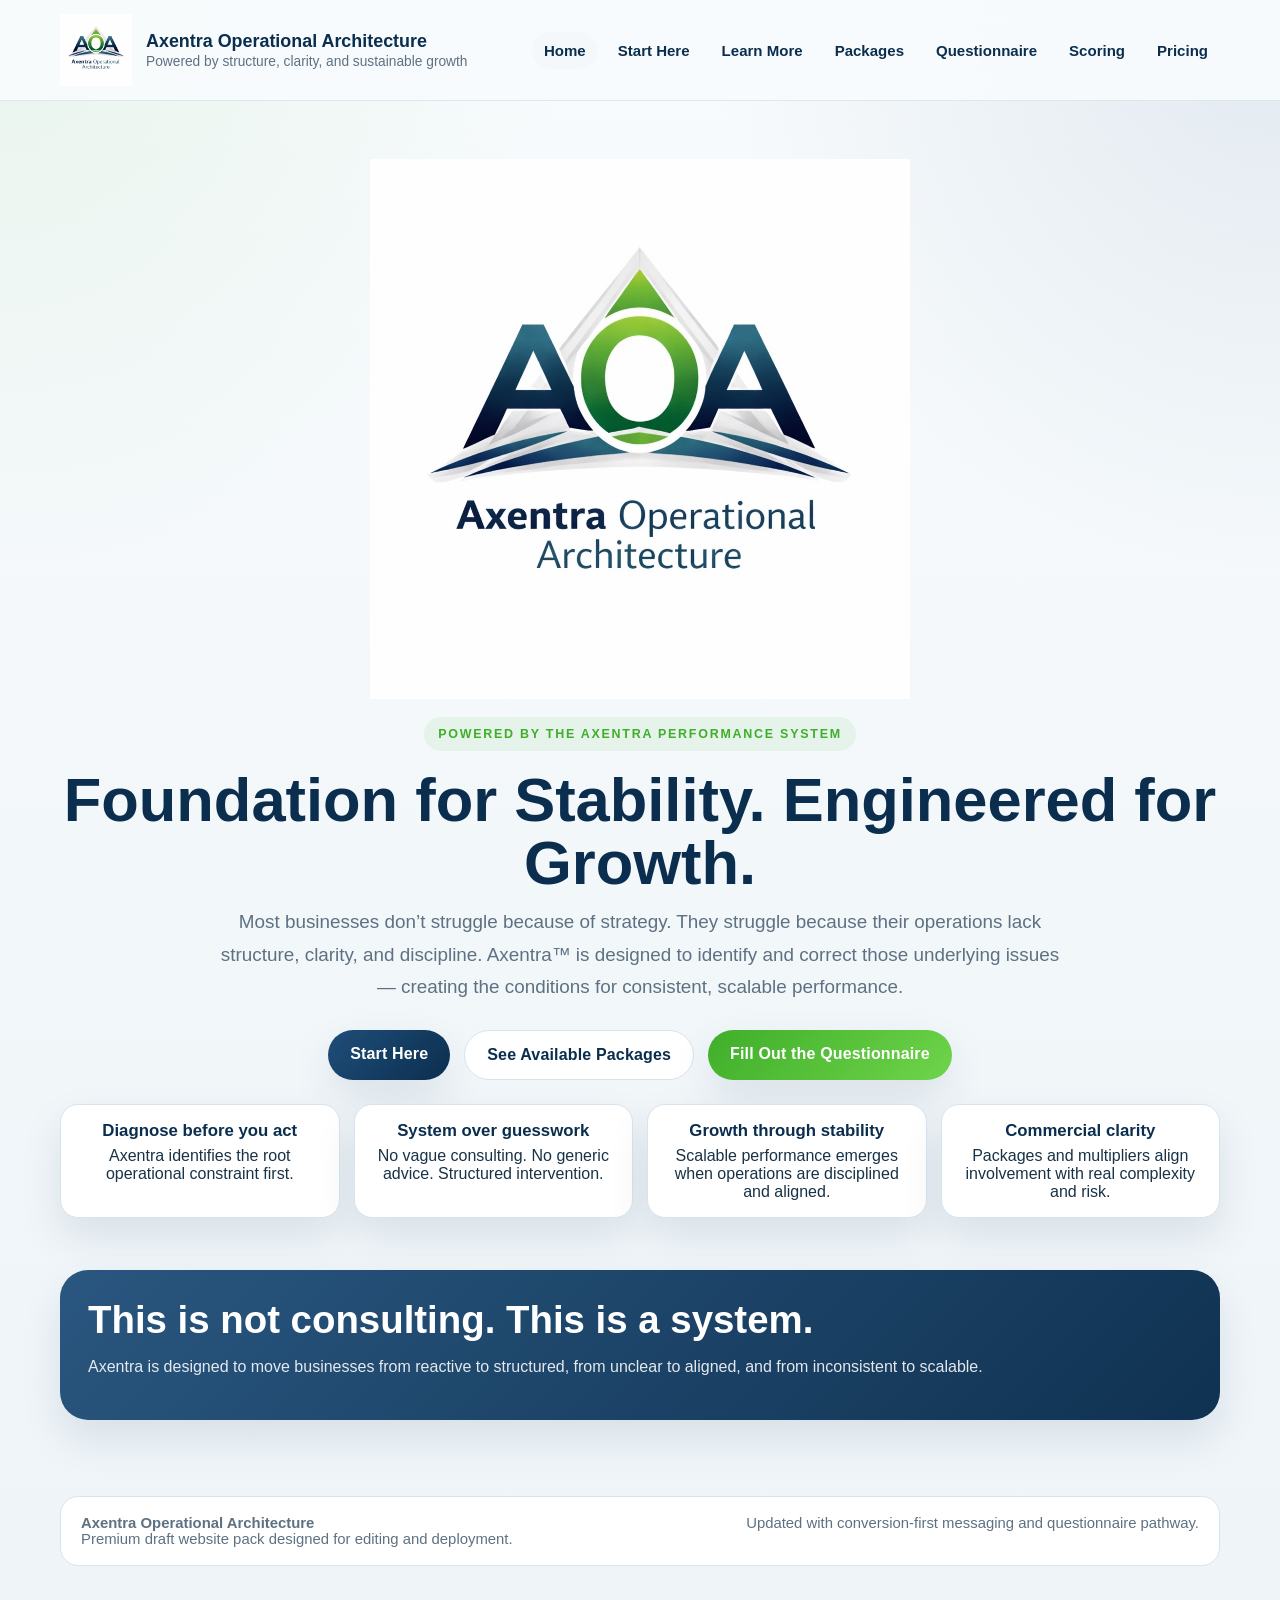
==== index.html @ ce2f90b7 "Add files via upload" ====
<!doctype html>
<html lang="en">
<head>
  <meta charset="utf-8">
  <meta name="viewport" content="width=device-width,initial-scale=1">
  <title>Home | Axentra Operational Architecture</title>
  <link rel="stylesheet" href="styles.css">
</head>
<body>
  <header class="site-header">
    <div class="container header-inner">
      <a href="index.html" class="brand">
        <img src="logo.png" alt="Axentra logo">
        <div class="brand-text">
          <div class="brand-title">Axentra Operational Architecture</div>
          <div class="brand-sub">Powered by structure, clarity, and sustainable growth</div>
        </div>
      </a>
      <nav class="nav"><a href="index.html" class="active">Home</a><a href="conversion.html" class="">Start Here</a><a href="learn-more.html" class="">Learn More</a><a href="packages.html" class="">Packages</a><a href="questionnaire.html" class="">Questionnaire</a><a href="scoring.html" class="">Scoring</a><a href="pricing.html" class="">Pricing</a></nav>
    </div>
  </header>
  
<main>
  <section class="hero container">
    <img class="hero-logo" src="logo.png" alt="Axentra logo">
    <div class="eyebrow">Powered by the Axentra Performance System</div>
    <h1>Foundation for Stability. Engineered for Growth.</h1>
    <p class="lead">Most businesses don’t struggle because of strategy. They struggle because their operations lack structure, clarity, and discipline. Axentra™ is designed to identify and correct those underlying issues — creating the conditions for consistent, scalable performance.</p>
    <div class="hero-actions">
      <a class="btn btn-primary" href="conversion.html">Start Here</a>
      <a class="btn btn-secondary" href="packages.html">See Available Packages</a>
      <a class="btn btn-accent" href="questionnaire.html">Fill Out the Questionnaire</a>
    </div>
    <div class="kicker-grid">
      <div class="kicker"><strong>Diagnose before you act</strong>Axentra identifies the root operational constraint first.</div>
      <div class="kicker"><strong>System over guesswork</strong>No vague consulting. No generic advice. Structured intervention.</div>
      <div class="kicker"><strong>Growth through stability</strong>Scalable performance emerges when operations are disciplined and aligned.</div>
      <div class="kicker"><strong>Commercial clarity</strong>Packages and multipliers align involvement with real complexity and risk.</div>
    </div>
  </section>

  <section class="section">
    <div class="container highlight-band">
      <h2>This is not consulting. This is a system.</h2>
      <p>Axentra is designed to move businesses from reactive to structured, from unclear to aligned, and from inconsistent to scalable.</p>
    </div>
  </section>
</main>

  <footer class="footer">
    <div class="container footer-box">
      <div><strong>Axentra Operational Architecture</strong><br>Premium draft website pack designed for editing and deployment.</div>
      <div>Updated with conversion-first messaging and questionnaire pathway.</div>
    </div>
  </footer>
  <script src="script.js"></script>
</body>
</html>
---- styles.css ----
:root{
  --navy:#0B2E4E;
  --blue:#1F4E79;
  --green:#3FAE2A;
  --light-green:#6FD44A;
  --orange:#F59E0B;
  --teal:#14B8A6;
  --red:#EF4444;
  --soft:#F4F8FB;
  --line:#D8E3EC;
  --text:#183246;
  --muted:#5E7182;
  --white:#FFFFFF;
  --shadow:0 18px 40px rgba(11,46,78,.10);
  --radius:22px;
  --max:1160px;
}
*{box-sizing:border-box}
html{scroll-behavior:smooth}
body{
  margin:0;
  font-family:Arial,Helvetica,sans-serif;
  color:var(--text);
  background:
    radial-gradient(circle at top left, rgba(63,174,42,.08), transparent 28%),
    radial-gradient(circle at top right, rgba(31,78,121,.10), transparent 28%),
    linear-gradient(180deg,#f8fbfd 0%, #eef4f8 100%);
}
a{color:var(--blue);text-decoration:none}
a:hover{text-decoration:underline}
img{display:block;max-width:100%}
.container{width:min(var(--max), calc(100% - 34px));margin:0 auto}
.site-header{
  position:sticky;top:0;z-index:50;
  background:rgba(248,251,253,.93);
  backdrop-filter:blur(12px);
  border-bottom:1px solid rgba(216,227,236,.85);
}
.header-inner{
  display:flex;align-items:center;justify-content:space-between;
  gap:20px;padding:14px 0;
}
.brand{display:flex;align-items:center;gap:14px;min-width:0}
.brand img{width:72px;height:auto}
.brand-text{min-width:0}
.brand-title{font-size:1.12rem;font-weight:800;color:var(--navy)}
.brand-sub{font-size:.86rem;color:var(--muted);margin-top:2px}
.nav{display:flex;flex-wrap:wrap;gap:8px}
.nav a{
  padding:10px 12px;border-radius:999px;
  color:var(--navy);font-weight:700;font-size:.94rem
}
.nav a.active,.nav a:hover{background:var(--soft);text-decoration:none}

.hero{
  padding:58px 0 26px;
  text-align:center;
}
.hero-logo{width:min(540px,88vw);margin:0 auto 18px}
.eyebrow{
  display:inline-block;padding:10px 14px;border-radius:999px;
  text-transform:uppercase;letter-spacing:.14em;font-size:.78rem;font-weight:800;
  color:var(--green);background:rgba(63,174,42,.08)
}
h1{
  margin:18px 0 12px;
  font-size:clamp(2.2rem,4.8vw,4.2rem);
  line-height:1.02;color:var(--navy)
}
.lead,.page-lead{
  max-width:860px;margin:0 auto;
  font-size:clamp(1.02rem,1.9vw,1.18rem);line-height:1.72;color:var(--muted)
}
.hero-actions{
  display:flex;justify-content:center;flex-wrap:wrap;gap:14px;margin-top:26px
}
.btn{
  display:inline-block;padding:15px 22px;border-radius:999px;
  font-weight:800;transition:.18s ease;letter-spacing:.01em
}
.btn:hover{transform:translateY(-1px);text-decoration:none}
.btn-primary{background:linear-gradient(135deg,var(--blue),var(--navy));color:#fff;box-shadow:var(--shadow)}
.btn-accent{background:linear-gradient(135deg,var(--green),var(--light-green));color:#fff;box-shadow:var(--shadow)}
.btn-secondary{background:#fff;color:var(--navy);border:1px solid var(--line)}

.section{padding:26px 0 50px}
.section h2,.page-title{
  margin:0 0 10px;color:var(--navy);font-size:clamp(1.7rem,3vw,2.5rem)
}
.section-intro{margin:0 0 22px;color:var(--muted);line-height:1.7}
.page-hero{padding:42px 0 10px}
.page-header-logo{width:180px;margin-bottom:16px}
.badge{
  display:inline-block;padding:7px 11px;border-radius:999px;
  background:rgba(31,78,121,.09);color:var(--blue);
  font-size:.8rem;font-weight:800;letter-spacing:.03em
}
.grid-3,.grid-2,.cards{display:grid;gap:20px}
.grid-3,.cards{grid-template-columns:repeat(3,minmax(0,1fr))}
.grid-2{grid-template-columns:repeat(2,minmax(0,1fr))}
.card{
  background:#fff;border:1px solid var(--line);border-radius:var(--radius);
  padding:22px;box-shadow:var(--shadow)
}
.card h3{margin:0 0 10px;color:var(--navy)}
.card p{margin:0;color:var(--muted);line-height:1.68}
.card ul{margin:0;padding-left:18px;line-height:1.68}
.highlight-band{
  background:linear-gradient(135deg, rgba(31,78,121,.95), rgba(11,46,78,.98));
  color:#fff;border-radius:28px;padding:28px;box-shadow:var(--shadow)
}
.highlight-band h2{color:#fff}
.highlight-band p{color:rgba(255,255,255,.88)}
.package-card .sub{margin:.15rem 0 1rem;color:var(--muted)}
.note{margin-top:14px;font-size:.92rem;color:var(--muted)}
.table-wrap{
  background:#fff;border:1px solid var(--line);border-radius:var(--radius);
  overflow-x:auto;box-shadow:var(--shadow)
}
table{width:100%;border-collapse:collapse;min-width:760px}
th,td{padding:14px 16px;border-bottom:1px solid var(--line);vertical-align:top}
th{background:var(--navy);color:#fff;text-align:left}
tr:nth-child(even) td{background:#fbfdff}
.form-wrap,.score-panel{
  background:#fff;border:1px solid var(--line);border-radius:var(--radius);
  padding:24px;box-shadow:var(--shadow)
}
.score-panel{
  background:
   linear-gradient(135deg, rgba(31,78,121,.06), rgba(63,174,42,.06)),
   #fff;
}
.score-big{font-size:3rem;line-height:1;color:var(--navy);font-weight:900;margin:8px 0 10px}
.score-tier{font-size:1.16rem;font-weight:800;color:var(--green);margin-bottom:10px}
.field{margin-bottom:18px}
label{display:block;font-weight:800;margin-bottom:8px;color:var(--navy)}
.radio-group{display:grid;gap:9px}
.radio-item{
  display:flex;gap:10px;align-items:flex-start;padding:12px 14px;
  border-radius:14px;border:1px solid var(--line);background:#fcfeff
}
.radio-item input{width:auto;margin-top:2px}
.radio-item span{display:block}
.muted{color:var(--muted)}
.hr{border:0;border-top:1px solid var(--line);margin:18px 0}
.footer{padding:26px 0 40px;color:var(--muted);font-size:.93rem}
.footer-box{
  display:flex;justify-content:space-between;gap:18px;flex-wrap:wrap;
  background:#fff;border:1px solid var(--line);border-radius:18px;padding:18px 20px
}
.list-check{padding-left:18px;line-height:1.7}
.kicker-grid{display:grid;grid-template-columns:repeat(4,minmax(0,1fr));gap:14px;margin-top:24px}
.kicker{
  background:#fff;border:1px solid var(--line);border-radius:18px;padding:16px 18px;box-shadow:var(--shadow)
}
.kicker strong{display:block;color:var(--navy);font-size:1.05rem;margin-bottom:6px}
@media (max-width:980px){
  .grid-3,.cards,.grid-2,.kicker-grid{grid-template-columns:1fr}
  .header-inner{flex-direction:column;align-items:flex-start}
}
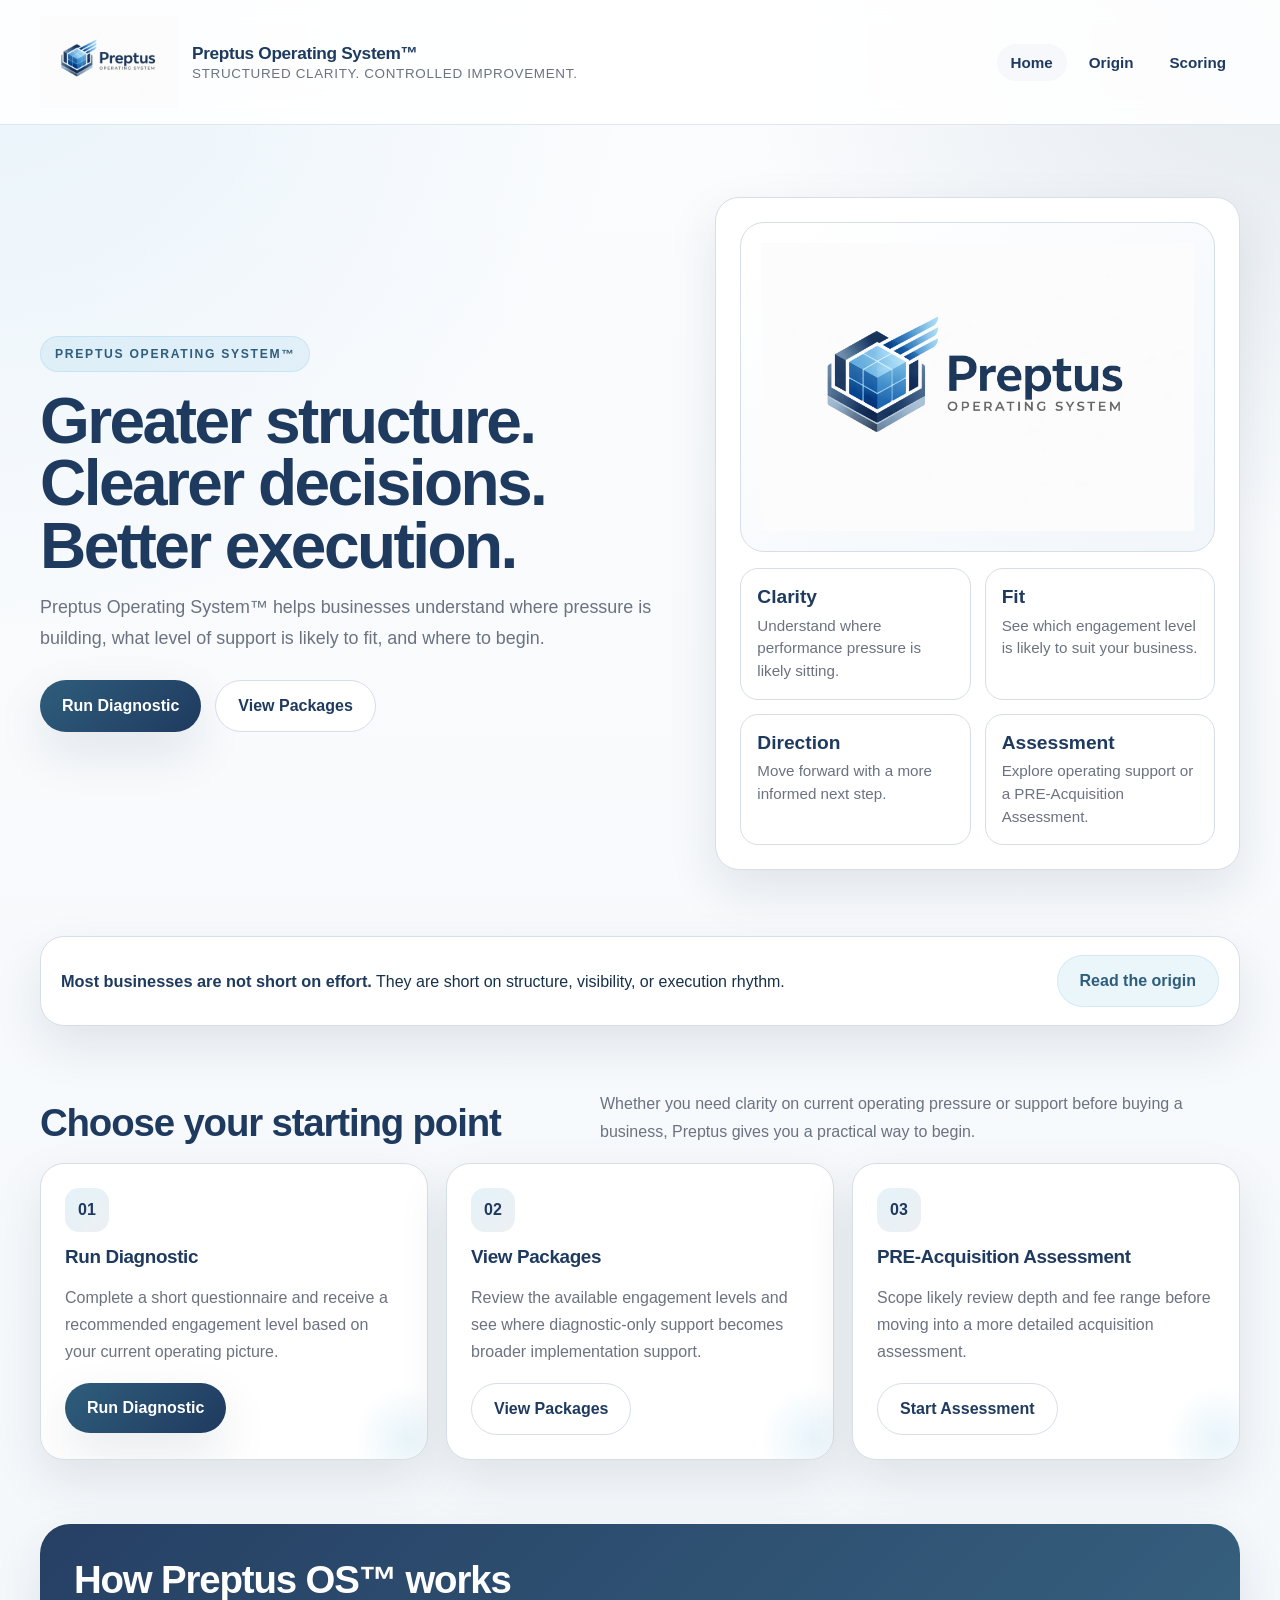
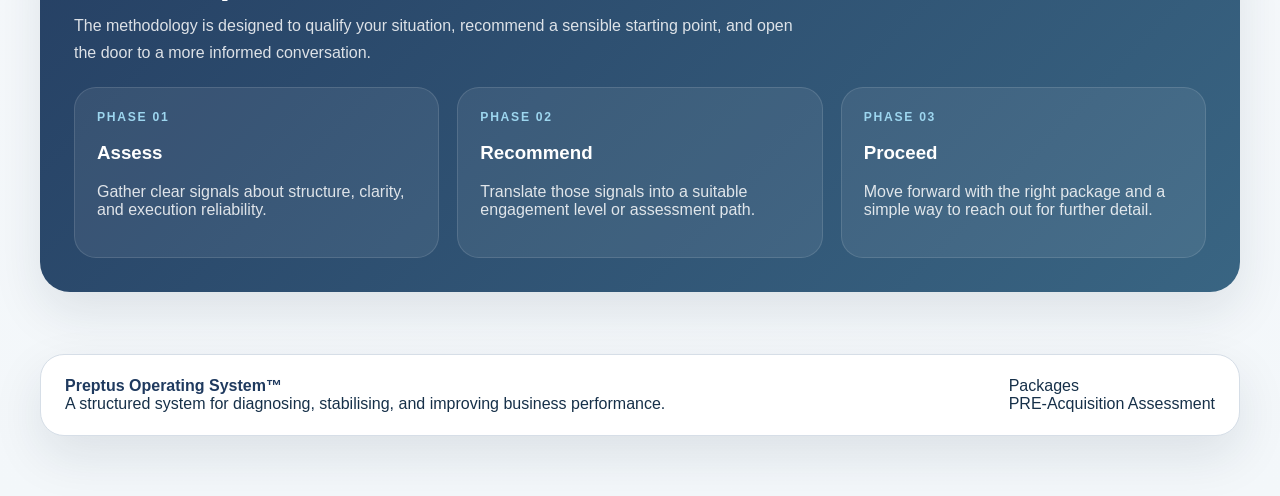
==== commit 51f9f7cd: "Add files via upload" ====
--- a/index.html
+++ b/index.html
@@ -1,58 +1,64 @@
 <!doctype html>
 <html lang="en">
 <head>
-  <meta charset="utf-8">
-  <meta name="viewport" content="width=device-width,initial-scale=1">
-  <title>Home | Axentra Operational Architecture</title>
-  <link rel="stylesheet" href="styles.css">
+  <meta charset="utf-8"><meta name="viewport" content="width=device-width,initial-scale=1">
+  <title>Preptus Operating System™</title><link rel="stylesheet" href="styles.css">
 </head>
 <body>
-  <header class="site-header">
-    <div class="container header-inner">
-      <a href="index.html" class="brand">
-        <img src="logo.png" alt="Axentra logo">
-        <div class="brand-text">
-          <div class="brand-title">Axentra Operational Architecture</div>
-          <div class="brand-sub">Powered by structure, clarity, and sustainable growth</div>
-        </div>
-      </a>
-      <nav class="nav"><a href="index.html" class="active">Home</a><a href="conversion.html" class="">Start Here</a><a href="learn-more.html" class="">Learn More</a><a href="packages.html" class="">Packages</a><a href="questionnaire.html" class="">Questionnaire</a><a href="scoring.html" class="">Scoring</a><a href="pricing.html" class="">Pricing</a></nav>
-    </div>
-  </header>
-  
+<header class="site-header">
+  <div class="container header-inner">
+    <a class="brand" href="index.html"><img src="logo.png" alt="Preptus logo"><div class="brand-lockup"><div class="brand-title">Preptus Operating System™</div><div class="brand-sub">Structured clarity. Controlled improvement.</div></div></a>
+    <nav class="nav"><a href="index.html" class="active">Home</a><a href="origin.html">Origin</a><a href="scoring.html">Scoring</a></nav>
+  </div>
+</header>
 <main>
   <section class="hero container">
-    <img class="hero-logo" src="logo.png" alt="Axentra logo">
-    <div class="eyebrow">Powered by the Axentra Performance System</div>
-    <h1>Foundation for Stability. Engineered for Growth.</h1>
-    <p class="lead">Most businesses don’t struggle because of strategy. They struggle because their operations lack structure, clarity, and discipline. Axentra™ is designed to identify and correct those underlying issues — creating the conditions for consistent, scalable performance.</p>
-    <div class="hero-actions">
-      <a class="btn btn-primary" href="conversion.html">Start Here</a>
-      <a class="btn btn-secondary" href="packages.html">See Available Packages</a>
-      <a class="btn btn-accent" href="questionnaire.html">Fill Out the Questionnaire</a>
-    </div>
-    <div class="kicker-grid">
-      <div class="kicker"><strong>Diagnose before you act</strong>Axentra identifies the root operational constraint first.</div>
-      <div class="kicker"><strong>System over guesswork</strong>No vague consulting. No generic advice. Structured intervention.</div>
-      <div class="kicker"><strong>Growth through stability</strong>Scalable performance emerges when operations are disciplined and aligned.</div>
-      <div class="kicker"><strong>Commercial clarity</strong>Packages and multipliers align involvement with real complexity and risk.</div>
+    <div class="hero-grid">
+      <div>
+        <div class="eyebrow">Preptus Operating System™</div>
+        <h1>Greater structure.<br>Clearer decisions.<br>Better execution.</h1>
+        <p class="lead">Preptus Operating System™ helps businesses understand where pressure is building, what level of support is likely to fit, and where to begin.</p>
+        <div class="hero-actions"><a class="btn btn-primary" href="diagnostic.html">Run Diagnostic</a><a class="btn btn-secondary" href="packages.html">View Packages</a></div>
+      </div>
+      <aside class="hero-panel">
+        <div class="hero-logo-card"><img src="logo.png" alt="Preptus logo"></div>
+        <div class="metrics">
+          <div class="metric"><strong>Clarity</strong><span>Understand where performance pressure is likely sitting.</span></div>
+          <div class="metric"><strong>Fit</strong><span>See which engagement level is likely to suit your business.</span></div>
+          <div class="metric"><strong>Direction</strong><span>Move forward with a more informed next step.</span></div>
+          <div class="metric"><strong>Assessment</strong><span>Explore operating support or a PRE-Acquisition Assessment.</span></div>
+        </div>
+      </aside>
     </div>
   </section>
 
-  <section class="section">
-    <div class="container highlight-band">
-      <h2>This is not consulting. This is a system.</h2>
-      <p>Axentra is designed to move businesses from reactive to structured, from unclear to aligned, and from inconsistent to scalable.</p>
+  <section class="section container">
+    <div class="strip">
+      <div><strong>Most businesses are not short on effort.</strong> They are short on structure, visibility, or execution rhythm.</div>
+      <a class="btn btn-ghost" href="origin.html">Read the origin</a>
+    </div>
+  </section>
+
+  <section class="section container">
+    <div class="section-head"><h2>Choose your starting point</h2><p>Whether you need clarity on current operating pressure or support before buying a business, Preptus gives you a practical way to begin.</p></div>
+    <div class="grid-3">
+      <article class="card package"><div class="icon-dot">01</div><h3>Run Diagnostic</h3><p>Complete a short questionnaire and receive a recommended engagement level based on your current operating picture.</p><div class="inline-actions"><a class="btn btn-primary" href="diagnostic.html">Run Diagnostic</a></div></article>
+      <article class="card package"><div class="icon-dot">02</div><h3>View Packages</h3><p>Review the available engagement levels and see where diagnostic-only support becomes broader implementation support.</p><div class="inline-actions"><a class="btn btn-secondary" href="packages.html">View Packages</a></div></article>
+      <article class="card package"><div class="icon-dot">03</div><h3>PRE-Acquisition Assessment</h3><p>Scope likely review depth and fee range before moving into a more detailed acquisition assessment.</p><div class="inline-actions"><a class="btn btn-secondary" href="acquisition.html">Start Assessment</a></div></article>
+    </div>
+  </section>
+
+  <section class="section container">
+    <div class="method-band">
+      <div class="section-head" style="margin-bottom:0;"><div><h2 style="margin-bottom:10px;">How Preptus OS™ works</h2><p style="max-width:720px;">The methodology is designed to qualify your situation, recommend a sensible starting point, and open the door to a more informed conversation.</p></div></div>
+      <div class="phase-grid">
+        <article class="phase"><div class="step">Phase 01</div><h3>Assess</h3><p>Gather clear signals about structure, clarity, and execution reliability.</p></article>
+        <article class="phase"><div class="step">Phase 02</div><h3>Recommend</h3><p>Translate those signals into a suitable engagement level or assessment path.</p></article>
+        <article class="phase"><div class="step">Phase 03</div><h3>Proceed</h3><p>Move forward with the right package and a simple way to reach out for further detail.</p></article>
+      </div>
     </div>
   </section>
 </main>
-
-  <footer class="footer">
-    <div class="container footer-box">
-      <div><strong>Axentra Operational Architecture</strong><br>Premium draft website pack designed for editing and deployment.</div>
-      <div>Updated with conversion-first messaging and questionnaire pathway.</div>
-    </div>
-  </footer>
-  <script src="script.js"></script>
-</body>
-</html>+<footer class="footer"><div class="container footer-card"><div><strong>Preptus Operating System™</strong><br>A structured system for diagnosing, stabilising, and improving business performance.</div><div><a href="packages.html">Packages</a><br><a href="acquisition.html">PRE-Acquisition Assessment</a></div></div></footer>
+<script src="script.js"></script>
+</body></html>
--- a/styles.css
+++ b/styles.css
@@ -1,161 +1,113 @@
 
 :root{
-  --navy:#0B2E4E;
-  --blue:#1F4E79;
-  --green:#3FAE2A;
-  --light-green:#6FD44A;
-  --orange:#F59E0B;
-  --teal:#14B8A6;
-  --red:#EF4444;
-  --soft:#F4F8FB;
-  --line:#D8E3EC;
-  --text:#183246;
-  --muted:#5E7182;
+  --navy:#1F3A5F;
+  --steel:#2F5D7C;
+  --slate:#6B7280;
+  --light:#E5E7EB;
+  --accent:#3FA7D6;
+  --ink:#163049;
+  --soft:#F6F8FB;
   --white:#FFFFFF;
-  --shadow:0 18px 40px rgba(11,46,78,.10);
-  --radius:22px;
-  --max:1160px;
+  --dark:#0F1724;
+  --card:#F9FBFD;
+  --line:#D6DEE7;
+  --success:#2C7A7B;
+  --shadow:0 20px 50px rgba(18,37,58,.10);
+  --radius:24px;
+  --max:1200px;
 }
 *{box-sizing:border-box}
 html{scroll-behavior:smooth}
 body{
   margin:0;
-  font-family:Arial,Helvetica,sans-serif;
-  color:var(--text);
+  font-family:Inter, Montserrat, Arial, Helvetica, sans-serif;
+  color:var(--ink);
   background:
-    radial-gradient(circle at top left, rgba(63,174,42,.08), transparent 28%),
-    radial-gradient(circle at top right, rgba(31,78,121,.10), transparent 28%),
-    linear-gradient(180deg,#f8fbfd 0%, #eef4f8 100%);
+    radial-gradient(circle at top left, rgba(63,167,214,.10), transparent 26%),
+    radial-gradient(circle at top right, rgba(47,93,124,.12), transparent 22%),
+    linear-gradient(180deg, #fbfcfe 0%, #f3f7fa 100%);
 }
-a{color:var(--blue);text-decoration:none}
-a:hover{text-decoration:underline}
+a{color:inherit;text-decoration:none}
+a:hover{text-decoration:none}
 img{display:block;max-width:100%}
-.container{width:min(var(--max), calc(100% - 34px));margin:0 auto}
-.site-header{
-  position:sticky;top:0;z-index:50;
-  background:rgba(248,251,253,.93);
-  backdrop-filter:blur(12px);
-  border-bottom:1px solid rgba(216,227,236,.85);
-}
-.header-inner{
-  display:flex;align-items:center;justify-content:space-between;
-  gap:20px;padding:14px 0;
-}
+.container{width:min(var(--max), calc(100% - 40px));margin:0 auto}
+.site-header{position:sticky;top:0;z-index:100;background:rgba(255,255,255,.88);backdrop-filter:blur(14px);border-bottom:1px solid rgba(214,222,231,.75)}
+.header-inner{display:flex;align-items:center;justify-content:space-between;gap:20px;padding:16px 0}
 .brand{display:flex;align-items:center;gap:14px;min-width:0}
-.brand img{width:72px;height:auto}
-.brand-text{min-width:0}
-.brand-title{font-size:1.12rem;font-weight:800;color:var(--navy)}
-.brand-sub{font-size:.86rem;color:var(--muted);margin-top:2px}
-.nav{display:flex;flex-wrap:wrap;gap:8px}
-.nav a{
-  padding:10px 12px;border-radius:999px;
-  color:var(--navy);font-weight:700;font-size:.94rem
-}
-.nav a.active,.nav a:hover{background:var(--soft);text-decoration:none}
+.brand img{width:138px;height:auto}
+.brand-title{font-weight:800;color:var(--navy);letter-spacing:-.02em;font-size:1.08rem}
+.brand-sub{color:var(--slate);font-size:.84rem;margin-top:2px;letter-spacing:.05em;text-transform:uppercase}
+.nav{display:flex;align-items:center;gap:8px;flex-wrap:wrap}
+.nav a{padding:10px 14px;border-radius:999px;color:var(--navy);font-weight:700;font-size:.95rem}
+.nav a.active,.nav a:hover{background:var(--soft)}
+.hero{padding:72px 0 34px}
+.hero-grid{display:grid;grid-template-columns:1.1fr .9fr;gap:34px;align-items:center}
+.eyebrow,.badge,.tier{display:inline-flex;align-items:center;gap:10px;padding:10px 14px;border-radius:999px;background:rgba(63,167,214,.10);color:var(--steel);font-size:.76rem;font-weight:800;letter-spacing:.14em;text-transform:uppercase;border:1px solid rgba(63,167,214,.15)}
+h1{margin:18px 0 14px;font-size:clamp(2.4rem,5vw,5rem);line-height:.98;letter-spacing:-.04em;color:var(--navy)}
+h2,.page-title{margin:0;font-size:clamp(1.7rem,3vw,2.6rem);letter-spacing:-.03em;color:var(--navy)}
+.lead,.page-lead{margin:0;max-width:760px;font-size:1.12rem;line-height:1.72;color:var(--slate)}
+.hero-actions{display:flex;flex-wrap:wrap;gap:14px;margin-top:26px}
+.btn{display:inline-flex;align-items:center;justify-content:center;gap:10px;padding:16px 22px;border-radius:999px;font-weight:800;transition:.18s ease}
+.btn:hover{transform:translateY(-1px)}
+.btn-primary{background:linear-gradient(135deg,var(--steel),var(--navy));color:#fff;box-shadow:var(--shadow)}
+.btn-secondary{background:#fff;color:var(--navy);border:1px solid var(--line)}
+.btn-ghost{background:rgba(63,167,214,.10);color:var(--steel);border:1px solid rgba(63,167,214,.15)}
+.hero-panel,.card,.table-wrap,.form-wrap,.score-panel,.footer-card,.strip{background:#fff;border:1px solid var(--line);border-radius:24px;box-shadow:var(--shadow)}
+.hero-panel{padding:24px}
+.hero-logo-card{background:linear-gradient(145deg, #ffffff 5%, #f1f6fb 100%);border-radius:24px;padding:20px;border:1px solid var(--line)}
+.hero-logo-card img{width:100%;max-width:460px;margin:0 auto}
+.metrics{display:grid;grid-template-columns:repeat(2,minmax(0,1fr));gap:14px;margin-top:16px}
+.metric{background:#fff;border:1px solid var(--line);border-radius:18px;padding:16px}
+.metric strong{display:block;font-size:1.2rem;line-height:1.2;color:var(--navy);margin-bottom:6px}
+.metric span{color:var(--slate);font-size:.95rem;line-height:1.5}
+.section,.page-hero{padding:32px 0}
+.section-head{display:flex;justify-content:space-between;gap:20px;align-items:end;margin-bottom:18px}
+.section-head p,.section-intro{margin:0;max-width:640px;color:var(--slate);line-height:1.7}
+.grid-2,.grid-3,.grid-4,.phase-grid,.panel-row{display:grid;gap:18px}
+.grid-2{grid-template-columns:repeat(2,minmax(0,1fr))}
+.grid-3{grid-template-columns:repeat(3,minmax(0,1fr))}
+.grid-4{grid-template-columns:repeat(4,minmax(0,1fr))}
+.card{padding:24px}
+.card h3{margin:0 0 10px;color:var(--navy);font-size:1.18rem;letter-spacing:-.02em}
+.card p,.card li,.card .sub{color:var(--slate);line-height:1.7}
+.card ul{margin:0;padding-left:18px}
+.icon-dot{width:44px;height:44px;border-radius:14px;display:grid;place-items:center;background:linear-gradient(135deg, rgba(63,167,214,.14), rgba(31,58,95,.08));color:var(--navy);font-weight:900;margin-bottom:14px}
+.method-band{background:linear-gradient(135deg, rgba(31,58,95,.97), rgba(47,93,124,.95));color:#fff;border-radius:30px;padding:34px;box-shadow:var(--shadow)}
+.method-band h2,.method-band h3{color:#fff}
+.method-band p,.method-band li{color:rgba(255,255,255,.84)}
+.phase-grid{grid-template-columns:repeat(3,minmax(0,1fr));margin-top:20px}
+.phase{background:rgba(255,255,255,.07);border:1px solid rgba(255,255,255,.12);border-radius:22px;padding:22px}
+.phase .step{color:#9dd6ef;text-transform:uppercase;letter-spacing:.14em;font-size:.76rem;font-weight:800;margin-bottom:10px}
+.strip{padding:18px 20px;display:flex;justify-content:space-between;gap:18px;align-items:center;flex-wrap:wrap}
+.strip strong{color:var(--navy);font-size:1.02rem}
+.package{position:relative;overflow:hidden}
+.package::after{content:"";position:absolute;inset:auto -40px -40px auto;width:120px;height:120px;background:radial-gradient(circle, rgba(63,167,214,.12), transparent 62%)}
+.mock-interface{background:var(--dark);border-radius:30px;overflow:hidden;box-shadow:0 26px 70px rgba(15,23,36,.30);border:1px solid rgba(255,255,255,.05)}
+.mock-topbar{display:flex;justify-content:space-between;align-items:center;padding:16px 18px;background:rgba(255,255,255,.04);border-bottom:1px solid rgba(255,255,255,.07)}
+.mock-title{color:#fff;font-weight:800}.mock-sub{color:rgba(255,255,255,.60);font-size:.9rem}
+.mock-body{display:grid;grid-template-columns:240px 1fr;min-height:420px}
+.sidebar{padding:18px;border-right:1px solid rgba(255,255,255,.07);background:rgba(255,255,255,.02)}
+.sidebar .nav-item{padding:12px 14px;border-radius:14px;color:rgba(255,255,255,.72);margin-bottom:10px;font-weight:700}
+.sidebar .nav-item.active{background:rgba(63,167,214,.18);color:#fff}
+.panel-area{padding:22px;display:grid;gap:16px}.panel-row{grid-template-columns:repeat(3,minmax(0,1fr))}
+.panel-card{background:rgba(255,255,255,.04);border:1px solid rgba(255,255,255,.07);border-radius:20px;padding:18px}
+.panel-card h4{margin:0 0 8px;color:#fff}.panel-card p{margin:0;color:rgba(255,255,255,.66);line-height:1.6;font-size:.95rem}
+.bar{height:10px;border-radius:999px;background:rgba(255,255,255,.08);overflow:hidden;margin-top:12px}.bar>span{display:block;height:100%;border-radius:999px;background:linear-gradient(90deg,var(--accent),#8fd2ec)}
+.table-wrap{overflow-x:auto}.table-wrap table{width:100%;border-collapse:collapse;min-width:700px}.table-wrap th,.table-wrap td{padding:14px 16px;border-bottom:1px solid var(--line);vertical-align:top}.table-wrap th{background:var(--navy);color:#fff;text-align:left}.table-wrap tr:nth-child(even) td{background:#fbfdff}
+.form-wrap,.score-panel{padding:24px}.score-panel{background:linear-gradient(135deg, rgba(31,58,95,.06), rgba(63,167,214,.06)), #fff}
+.score-big{font-size:3rem;line-height:1;color:var(--navy);font-weight:900;margin:8px 0 10px}.score-tier{font-size:1.16rem;font-weight:800;color:var(--steel);margin-bottom:10px}
+.field{margin-bottom:18px}label{display:block;font-weight:800;margin-bottom:8px;color:var(--navy)}.radio-group{display:grid;gap:9px}.radio-item{display:flex;gap:10px;align-items:flex-start;padding:12px 14px;border-radius:14px;border:1px solid var(--line);background:#fcfeff}.radio-item input{width:auto;margin-top:2px}.muted,.note{color:var(--slate)}
+.footer{padding:30px 0 60px}.footer-card{padding:22px 24px;display:flex;justify-content:space-between;gap:16px;flex-wrap:wrap}.footer-card strong{color:var(--navy)}
+.page-header-logo{width:210px;margin-bottom:18px}.list-check{padding-left:18px;line-height:1.7}
+@media (max-width:1040px){.hero-grid,.grid-2,.grid-3,.grid-4,.phase-grid,.panel-row,.mock-body{grid-template-columns:1fr}.section-head{align-items:start;flex-direction:column}.header-inner{flex-direction:column;align-items:flex-start}.brand img{width:122px}}
+@media (max-width:680px){.container{width:min(var(--max), calc(100% - 24px))}.hero{padding-top:42px}.metrics{grid-template-columns:1fr}.nav{gap:4px}.nav a{padding:9px 11px;font-size:.9rem}.btn{width:100%}}
 
-.hero{
-  padding:58px 0 26px;
-  text-align:center;
-}
-.hero-logo{width:min(540px,88vw);margin:0 auto 18px}
-.eyebrow{
-  display:inline-block;padding:10px 14px;border-radius:999px;
-  text-transform:uppercase;letter-spacing:.14em;font-size:.78rem;font-weight:800;
-  color:var(--green);background:rgba(63,174,42,.08)
-}
-h1{
-  margin:18px 0 12px;
-  font-size:clamp(2.2rem,4.8vw,4.2rem);
-  line-height:1.02;color:var(--navy)
-}
-.lead,.page-lead{
-  max-width:860px;margin:0 auto;
-  font-size:clamp(1.02rem,1.9vw,1.18rem);line-height:1.72;color:var(--muted)
-}
-.hero-actions{
-  display:flex;justify-content:center;flex-wrap:wrap;gap:14px;margin-top:26px
-}
-.btn{
-  display:inline-block;padding:15px 22px;border-radius:999px;
-  font-weight:800;transition:.18s ease;letter-spacing:.01em
-}
-.btn:hover{transform:translateY(-1px);text-decoration:none}
-.btn-primary{background:linear-gradient(135deg,var(--blue),var(--navy));color:#fff;box-shadow:var(--shadow)}
-.btn-accent{background:linear-gradient(135deg,var(--green),var(--light-green));color:#fff;box-shadow:var(--shadow)}
-.btn-secondary{background:#fff;color:var(--navy);border:1px solid var(--line)}
+.hidden-result{display:none;margin-top:18px}
+.recommend-box{padding:18px;border:1px solid var(--line);border-radius:18px;background:#fff;margin-bottom:18px}
+.recommend-box h3{margin:0 0 8px;color:var(--navy)}
+.contact-form input,.contact-form textarea{width:100%;padding:14px 16px;border:1px solid var(--line);border-radius:14px;font:inherit;color:var(--ink);background:#fcfeff}
+.contact-form textarea{resize:vertical}
 
-.section{padding:26px 0 50px}
-.section h2,.page-title{
-  margin:0 0 10px;color:var(--navy);font-size:clamp(1.7rem,3vw,2.5rem)
-}
-.section-intro{margin:0 0 22px;color:var(--muted);line-height:1.7}
-.page-hero{padding:42px 0 10px}
-.page-header-logo{width:180px;margin-bottom:16px}
-.badge{
-  display:inline-block;padding:7px 11px;border-radius:999px;
-  background:rgba(31,78,121,.09);color:var(--blue);
-  font-size:.8rem;font-weight:800;letter-spacing:.03em
-}
-.grid-3,.grid-2,.cards{display:grid;gap:20px}
-.grid-3,.cards{grid-template-columns:repeat(3,minmax(0,1fr))}
-.grid-2{grid-template-columns:repeat(2,minmax(0,1fr))}
-.card{
-  background:#fff;border:1px solid var(--line);border-radius:var(--radius);
-  padding:22px;box-shadow:var(--shadow)
-}
-.card h3{margin:0 0 10px;color:var(--navy)}
-.card p{margin:0;color:var(--muted);line-height:1.68}
-.card ul{margin:0;padding-left:18px;line-height:1.68}
-.highlight-band{
-  background:linear-gradient(135deg, rgba(31,78,121,.95), rgba(11,46,78,.98));
-  color:#fff;border-radius:28px;padding:28px;box-shadow:var(--shadow)
-}
-.highlight-band h2{color:#fff}
-.highlight-band p{color:rgba(255,255,255,.88)}
-.package-card .sub{margin:.15rem 0 1rem;color:var(--muted)}
-.note{margin-top:14px;font-size:.92rem;color:var(--muted)}
-.table-wrap{
-  background:#fff;border:1px solid var(--line);border-radius:var(--radius);
-  overflow-x:auto;box-shadow:var(--shadow)
-}
-table{width:100%;border-collapse:collapse;min-width:760px}
-th,td{padding:14px 16px;border-bottom:1px solid var(--line);vertical-align:top}
-th{background:var(--navy);color:#fff;text-align:left}
-tr:nth-child(even) td{background:#fbfdff}
-.form-wrap,.score-panel{
-  background:#fff;border:1px solid var(--line);border-radius:var(--radius);
-  padding:24px;box-shadow:var(--shadow)
-}
-.score-panel{
-  background:
-   linear-gradient(135deg, rgba(31,78,121,.06), rgba(63,174,42,.06)),
-   #fff;
-}
-.score-big{font-size:3rem;line-height:1;color:var(--navy);font-weight:900;margin:8px 0 10px}
-.score-tier{font-size:1.16rem;font-weight:800;color:var(--green);margin-bottom:10px}
-.field{margin-bottom:18px}
-label{display:block;font-weight:800;margin-bottom:8px;color:var(--navy)}
-.radio-group{display:grid;gap:9px}
-.radio-item{
-  display:flex;gap:10px;align-items:flex-start;padding:12px 14px;
-  border-radius:14px;border:1px solid var(--line);background:#fcfeff
-}
-.radio-item input{width:auto;margin-top:2px}
-.radio-item span{display:block}
-.muted{color:var(--muted)}
-.hr{border:0;border-top:1px solid var(--line);margin:18px 0}
-.footer{padding:26px 0 40px;color:var(--muted);font-size:.93rem}
-.footer-box{
-  display:flex;justify-content:space-between;gap:18px;flex-wrap:wrap;
-  background:#fff;border:1px solid var(--line);border-radius:18px;padding:18px 20px
-}
-.list-check{padding-left:18px;line-height:1.7}
-.kicker-grid{display:grid;grid-template-columns:repeat(4,minmax(0,1fr));gap:14px;margin-top:24px}
-.kicker{
-  background:#fff;border:1px solid var(--line);border-radius:18px;padding:16px 18px;box-shadow:var(--shadow)
-}
-.kicker strong{display:block;color:var(--navy);font-size:1.05rem;margin-bottom:6px}
-@media (max-width:980px){
-  .grid-3,.cards,.grid-2,.kicker-grid{grid-template-columns:1fr}
-  .header-inner{flex-direction:column;align-items:flex-start}
-}
+.inline-actions{display:flex;gap:12px;flex-wrap:wrap;margin-top:18px}
+.contact-panel{margin-top:16px;padding-top:8px}
+.small-note{font-size:.92rem;color:var(--slate)}
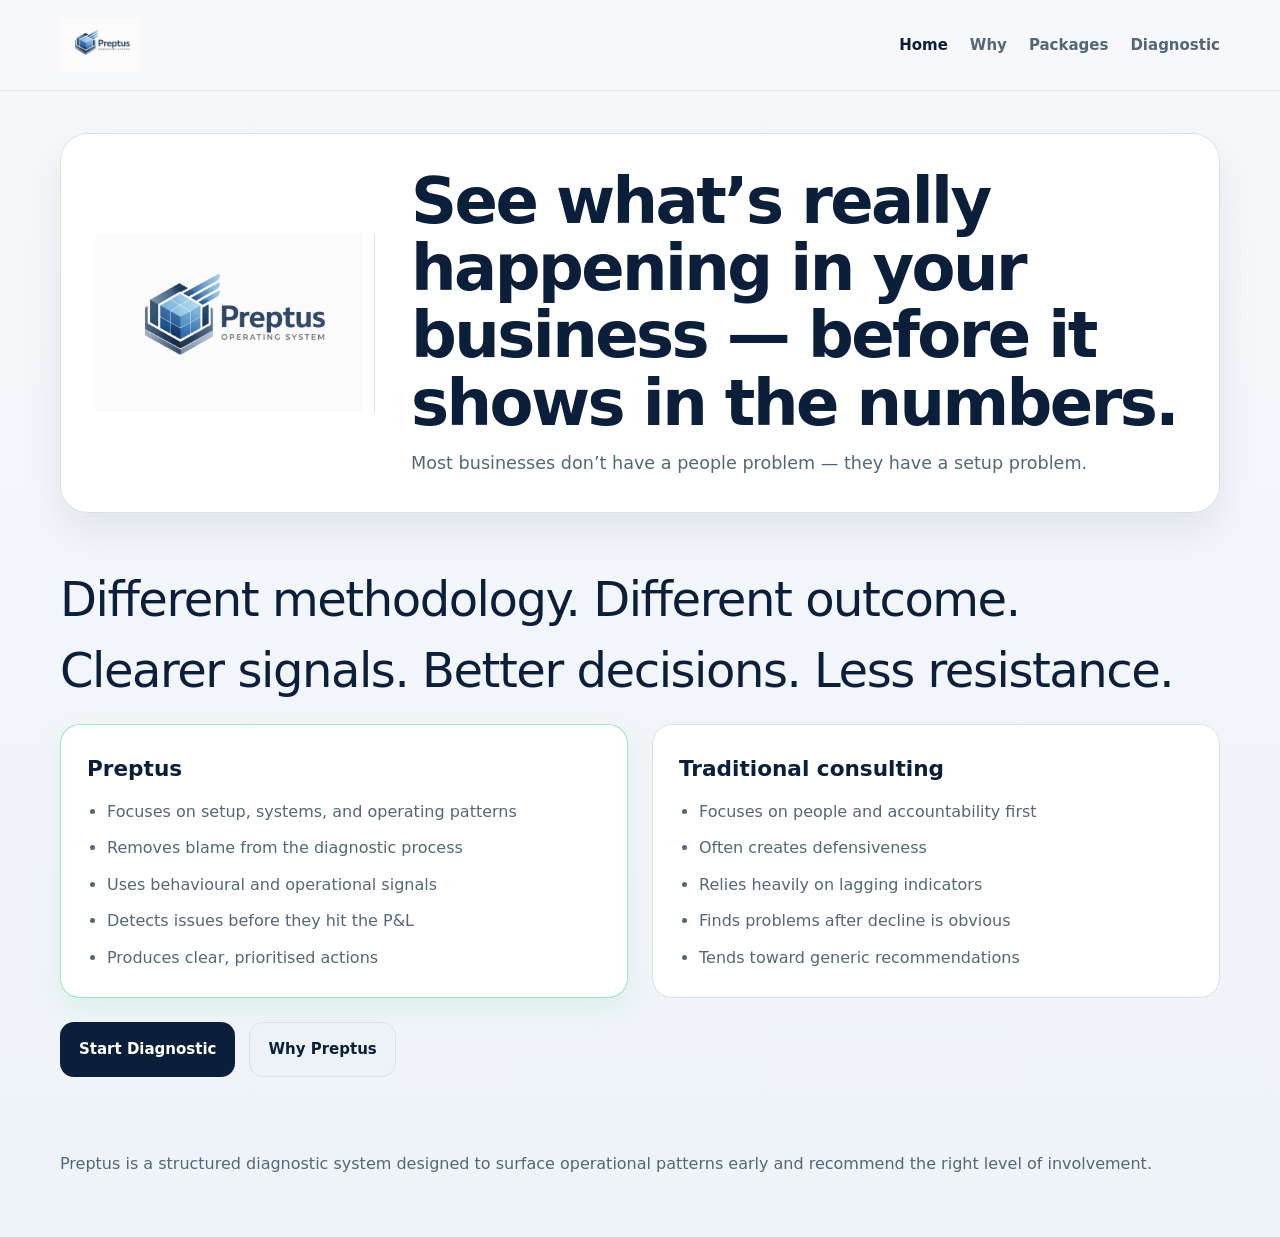
==== commit ff0f73bc: "Add files via upload" ====
--- a/index.html
+++ b/index.html
@@ -1,64 +1,59 @@
-<!doctype html>
-<html lang="en">
-<head>
-  <meta charset="utf-8"><meta name="viewport" content="width=device-width,initial-scale=1">
-  <title>Preptus Operating System™</title><link rel="stylesheet" href="styles.css">
-</head>
-<body>
+<!DOCTYPE html><html lang="en"><head><meta charset="UTF-8" /><meta name="viewport" content="width=device-width, initial-scale=1.0" /><title>Preptus | Home</title><link rel="stylesheet" href="styles.css" /></head><body>
 <header class="site-header">
-  <div class="container header-inner">
-    <a class="brand" href="index.html"><img src="logo.png" alt="Preptus logo"><div class="brand-lockup"><div class="brand-title">Preptus Operating System™</div><div class="brand-sub">Structured clarity. Controlled improvement.</div></div></a>
-    <nav class="nav"><a href="index.html" class="active">Home</a><a href="origin.html">Origin</a><a href="scoring.html">Scoring</a></nav>
+  <div class="container nav-wrap">
+    <a class="brand" href="index.html"><img src="assets/logo.png" alt="Preptus logo" /></a>
+    <nav class="nav-links">
+      <a class="active" href="index.html">Home</a>
+      <a  href="why.html">Why</a>
+      <a  href="packages.html">Packages</a>
+      <a  href="diagnostic.html">Diagnostic</a>
+    </nav>
   </div>
 </header>
+
 <main>
-  <section class="hero container">
-    <div class="hero-grid">
-      <div>
-        <div class="eyebrow">Preptus Operating System™</div>
-        <h1>Greater structure.<br>Clearer decisions.<br>Better execution.</h1>
-        <p class="lead">Preptus Operating System™ helps businesses understand where pressure is building, what level of support is likely to fit, and where to begin.</p>
-        <div class="hero-actions"><a class="btn btn-primary" href="diagnostic.html">Run Diagnostic</a><a class="btn btn-secondary" href="packages.html">View Packages</a></div>
+  <section class="hero-band">
+    <div class="container">
+      <div class="band">
+        <div class="band-logo"><img src="assets/logo.png" alt="Preptus" /></div>
+        <div class="band-copy">
+          <h1>See what’s really happening in your business — before it shows in the numbers.</h1>
+          <p>Most businesses don’t have a people problem — they have a setup problem.</p>
+        </div>
       </div>
-      <aside class="hero-panel">
-        <div class="hero-logo-card"><img src="logo.png" alt="Preptus logo"></div>
-        <div class="metrics">
-          <div class="metric"><strong>Clarity</strong><span>Understand where performance pressure is likely sitting.</span></div>
-          <div class="metric"><strong>Fit</strong><span>See which engagement level is likely to suit your business.</span></div>
-          <div class="metric"><strong>Direction</strong><span>Move forward with a more informed next step.</span></div>
-          <div class="metric"><strong>Assessment</strong><span>Explore operating support or a PRE-Acquisition Assessment.</span></div>
-        </div>
-      </aside>
     </div>
   </section>
-
-  <section class="section container">
-    <div class="strip">
-      <div><strong>Most businesses are not short on effort.</strong> They are short on structure, visibility, or execution rhythm.</div>
-      <a class="btn btn-ghost" href="origin.html">Read the origin</a>
-    </div>
-  </section>
-
-  <section class="section container">
-    <div class="section-head"><h2>Choose your starting point</h2><p>Whether you need clarity on current operating pressure or support before buying a business, Preptus gives you a practical way to begin.</p></div>
-    <div class="grid-3">
-      <article class="card package"><div class="icon-dot">01</div><h3>Run Diagnostic</h3><p>Complete a short questionnaire and receive a recommended engagement level based on your current operating picture.</p><div class="inline-actions"><a class="btn btn-primary" href="diagnostic.html">Run Diagnostic</a></div></article>
-      <article class="card package"><div class="icon-dot">02</div><h3>View Packages</h3><p>Review the available engagement levels and see where diagnostic-only support becomes broader implementation support.</p><div class="inline-actions"><a class="btn btn-secondary" href="packages.html">View Packages</a></div></article>
-      <article class="card package"><div class="icon-dot">03</div><h3>PRE-Acquisition Assessment</h3><p>Scope likely review depth and fee range before moving into a more detailed acquisition assessment.</p><div class="inline-actions"><a class="btn btn-secondary" href="acquisition.html">Start Assessment</a></div></article>
-    </div>
-  </section>
-
-  <section class="section container">
-    <div class="method-band">
-      <div class="section-head" style="margin-bottom:0;"><div><h2 style="margin-bottom:10px;">How Preptus OS™ works</h2><p style="max-width:720px;">The methodology is designed to qualify your situation, recommend a sensible starting point, and open the door to a more informed conversation.</p></div></div>
-      <div class="phase-grid">
-        <article class="phase"><div class="step">Phase 01</div><h3>Assess</h3><p>Gather clear signals about structure, clarity, and execution reliability.</p></article>
-        <article class="phase"><div class="step">Phase 02</div><h3>Recommend</h3><p>Translate those signals into a suitable engagement level or assessment path.</p></article>
-        <article class="phase"><div class="step">Phase 03</div><h3>Proceed</h3><p>Move forward with the right package and a simple way to reach out for further detail.</p></article>
+  <section class="section">
+    <div class="container">
+      <p class="mega-line">Different methodology. Different outcome.</p>
+      <p class="mega-line">Clearer signals. Better decisions. Less resistance.</p>
+      <div class="compare-grid">
+        <div class="compare-card primary">
+          <h3>Preptus</h3>
+          <ul>
+            <li>Focuses on setup, systems, and operating patterns</li>
+            <li>Removes blame from the diagnostic process</li>
+            <li>Uses behavioural and operational signals</li>
+            <li>Detects issues before they hit the P&amp;L</li>
+            <li>Produces clear, prioritised actions</li>
+          </ul>
+        </div>
+        <div class="compare-card">
+          <h3>Traditional consulting</h3>
+          <ul>
+            <li>Focuses on people and accountability first</li>
+            <li>Often creates defensiveness</li>
+            <li>Relies heavily on lagging indicators</li>
+            <li>Finds problems after decline is obvious</li>
+            <li>Tends toward generic recommendations</li>
+          </ul>
+        </div>
+      </div>
+      <div class="cta-row">
+        <a class="btn btn-primary" href="diagnostic.html">Start Diagnostic</a>
+        <a class="btn btn-secondary" href="why.html">Why Preptus</a>
       </div>
     </div>
   </section>
 </main>
-<footer class="footer"><div class="container footer-card"><div><strong>Preptus Operating System™</strong><br>A structured system for diagnosing, stabilising, and improving business performance.</div><div><a href="packages.html">Packages</a><br><a href="acquisition.html">PRE-Acquisition Assessment</a></div></div></footer>
-<script src="script.js"></script>
-</body></html>+<footer class="footer"><div class="container">Preptus is a structured diagnostic system designed to surface operational patterns early and recommend the right level of involvement.</div></footer></body></html>
--- a/styles.css
+++ b/styles.css
@@ -1,113 +1,98 @@
 
-:root{
-  --navy:#1F3A5F;
-  --steel:#2F5D7C;
-  --slate:#6B7280;
-  --light:#E5E7EB;
-  --accent:#3FA7D6;
-  --ink:#163049;
-  --soft:#F6F8FB;
-  --white:#FFFFFF;
-  --dark:#0F1724;
-  --card:#F9FBFD;
-  --line:#D6DEE7;
-  --success:#2C7A7B;
-  --shadow:0 20px 50px rgba(18,37,58,.10);
-  --radius:24px;
-  --max:1200px;
+:root {
+  --bg: #f6f8fb;
+  --bg2:#eef3f8;
+  --panel: #ffffff;
+  --ink: #0b1f3a;
+  --muted: #566579;
+  --line: #d8e1eb;
+  --accent: #2ecc71;
+  --accent-dark:#148a4b;
+  --soft:#f2f6fb;
+  --shadow: 0 18px 40px rgba(11,31,58,0.08);
+  --radius: 22px;
+  --max: 1160px;
 }
 *{box-sizing:border-box}
 html{scroll-behavior:smooth}
-body{
-  margin:0;
-  font-family:Inter, Montserrat, Arial, Helvetica, sans-serif;
-  color:var(--ink);
-  background:
-    radial-gradient(circle at top left, rgba(63,167,214,.10), transparent 26%),
-    radial-gradient(circle at top right, rgba(47,93,124,.12), transparent 22%),
-    linear-gradient(180deg, #fbfcfe 0%, #f3f7fa 100%);
+body{margin:0;font-family:Inter,ui-sans-serif,system-ui,-apple-system,BlinkMacSystemFont,"Segoe UI",sans-serif;background:linear-gradient(180deg,var(--bg) 0%,var(--bg2) 100%);color:var(--ink);line-height:1.65}
+a{color:inherit;text-decoration:none}
+img{max-width:100%;display:block}
+.container{width:min(calc(100% - 40px),var(--max));margin:0 auto}
+.site-header{position:sticky;top:0;z-index:20;background:rgba(246,248,251,.92);backdrop-filter:blur(10px);border-bottom:1px solid rgba(216,225,235,.7)}
+.nav-wrap{display:flex;align-items:center;justify-content:space-between;padding:18px 0;gap:20px}
+.brand img{height:54px;width:auto}
+.nav-links{display:flex;flex-wrap:wrap;gap:22px;font-size:15px}
+.nav-links a{color:var(--muted);font-weight:600}
+.nav-links a.active,.nav-links a:hover{color:var(--ink)}
+.hero-band{padding:42px 0 26px}
+.band{display:grid;grid-template-columns:280px 1fr;gap:36px;align-items:center;background:var(--panel);border:1px solid var(--line);border-radius:28px;padding:34px;box-shadow:var(--shadow)}
+.band-logo{padding-right:12px;border-right:1px solid var(--line)}
+.band-copy h1{font-size:clamp(2.1rem,5vw,4rem);line-height:1.05;letter-spacing:-.04em;margin:0 0 12px}
+.band-copy p{font-size:1.1rem;color:var(--muted);margin:0}
+.mega-line{font-size:clamp(1.55rem,4vw,3rem);line-height:1.1;letter-spacing:-.03em;margin:0 0 18px}
+.section{padding:34px 0}
+.section-lg{padding:64px 0}
+.panel{background:var(--panel);border:1px solid var(--line);border-radius:var(--radius);box-shadow:var(--shadow);padding:32px}
+.kicker{display:inline-block;font-size:12px;letter-spacing:.12em;text-transform:uppercase;color:var(--accent-dark);font-weight:700;margin-bottom:14px}
+.section h2{font-size:clamp(1.8rem,3vw,2.6rem);line-height:1.1;letter-spacing:-.03em;margin:0 0 14px}
+.lead{font-size:1.08rem;color:var(--muted);max-width:760px;margin:0}
+.compare-grid{display:grid;grid-template-columns:1fr 1fr;gap:24px;margin-top:28px}
+.compare-card{background:var(--panel);border:1px solid var(--line);border-radius:20px;padding:26px}
+.compare-card.primary{border-color:rgba(46,204,113,.45);box-shadow:0 10px 24px rgba(46,204,113,.10)}
+.compare-card h3{margin:0 0 12px;font-size:1.35rem}
+.compare-card ul{margin:0;padding-left:20px;color:var(--muted)}
+.compare-card li+li{margin-top:10px}
+.cta-row{display:flex;gap:14px;flex-wrap:wrap;margin-top:24px}
+.btn{display:inline-flex;align-items:center;justify-content:center;border-radius:14px;padding:14px 18px;font-weight:700;font-size:15px;min-height:50px;border:1px solid transparent;cursor:pointer}
+.btn-primary{background:var(--ink);color:#fff}
+.btn-secondary{background:#edf2f7;color:var(--ink);border-color:var(--line)}
+.grid-3{display:grid;grid-template-columns:repeat(3,1fr);gap:22px}
+.card{background:var(--panel);border:1px solid var(--line);border-radius:20px;padding:26px;box-shadow:var(--shadow)}
+.card h3{margin:0 0 10px;font-size:1.2rem}
+.card p{margin:0;color:var(--muted)}
+.package-grid{display:grid;grid-template-columns:repeat(3,1fr);gap:22px}
+.package-card{background:var(--panel);border:1px solid var(--line);border-radius:20px;padding:24px;box-shadow:var(--shadow);min-height:220px}
+.package-card h3{margin:0 0 8px;font-size:1.15rem}
+.package-card .range{display:inline-block;margin-bottom:12px;padding:6px 10px;border-radius:999px;background:#edf7f1;color:var(--accent-dark);font-size:12px;font-weight:700}
+.package-card p{color:var(--muted);margin:0 0 14px}
+.package-card ul{margin:0;padding-left:18px;color:var(--muted)}
+.package-sep{margin-top:32px;padding-top:32px;border-top:1px dashed #b8c7d9}
+.note{font-size:14px;color:var(--muted)}
+.footer{padding:40px 0 60px;color:var(--muted)}
+.steps-shell{max-width:860px;margin:0 auto}
+.progress-wrap{margin:0 0 18px}
+.progress-top{display:flex;justify-content:space-between;gap:18px;align-items:center;color:var(--muted);font-size:14px}
+.progress-bar{height:10px;background:#e8eef5;border-radius:999px;overflow:hidden;margin-top:10px}
+.progress-bar > div{height:100%;background:linear-gradient(90deg,var(--accent) 0%, var(--accent-dark) 100%);width:0;transition:width .25s ease}
+.question{font-size:clamp(1.55rem,3vw,2.1rem);line-height:1.18;letter-spacing:-.02em;margin:0 0 18px}
+.option-list{display:grid;gap:14px;margin:0 0 26px}
+.option{display:block;border:1px solid var(--line);border-radius:18px;padding:18px 18px;cursor:pointer;background:#fff;transition:.15s ease}
+.option:hover{border-color:#b8c7d9;transform:translateY(-1px)}
+.option.selected{border-color:var(--ink);background:#f8fbff;box-shadow:0 0 0 2px rgba(11,31,58,.06) inset}
+.option input{display:none}
+.form-grid{display:grid;grid-template-columns:1fr 1fr;gap:14px}
+.input, textarea{width:100%;padding:14px 15px;border:1px solid var(--line);border-radius:14px;font:inherit;background:#fff}
+textarea{resize:vertical;min-height:120px}
+.hidden{display:none}
+.result-pill{display:inline-block;padding:8px 12px;border-radius:999px;background:#edf7f1;color:var(--accent-dark);font-size:13px;font-weight:700;margin-bottom:14px}
+.result-box{border:1px solid var(--line);border-radius:18px;padding:18px 18px;background:#fff;margin-top:18px}
+.result-box p{margin:.35rem 0 0;color:var(--muted)}
+.small{font-size:14px;color:var(--muted)}
+.center{max-width:760px;margin:0 auto}
+@media (max-width: 980px){
+  .band{grid-template-columns:1fr;gap:22px}
+  .band-logo{border-right:0;border-bottom:1px solid var(--line);padding-right:0;padding-bottom:18px;max-width:260px}
+  .grid-3,.package-grid{grid-template-columns:1fr 1fr}
 }
-a{color:inherit;text-decoration:none}
-a:hover{text-decoration:none}
-img{display:block;max-width:100%}
-.container{width:min(var(--max), calc(100% - 40px));margin:0 auto}
-.site-header{position:sticky;top:0;z-index:100;background:rgba(255,255,255,.88);backdrop-filter:blur(14px);border-bottom:1px solid rgba(214,222,231,.75)}
-.header-inner{display:flex;align-items:center;justify-content:space-between;gap:20px;padding:16px 0}
-.brand{display:flex;align-items:center;gap:14px;min-width:0}
-.brand img{width:138px;height:auto}
-.brand-title{font-weight:800;color:var(--navy);letter-spacing:-.02em;font-size:1.08rem}
-.brand-sub{color:var(--slate);font-size:.84rem;margin-top:2px;letter-spacing:.05em;text-transform:uppercase}
-.nav{display:flex;align-items:center;gap:8px;flex-wrap:wrap}
-.nav a{padding:10px 14px;border-radius:999px;color:var(--navy);font-weight:700;font-size:.95rem}
-.nav a.active,.nav a:hover{background:var(--soft)}
-.hero{padding:72px 0 34px}
-.hero-grid{display:grid;grid-template-columns:1.1fr .9fr;gap:34px;align-items:center}
-.eyebrow,.badge,.tier{display:inline-flex;align-items:center;gap:10px;padding:10px 14px;border-radius:999px;background:rgba(63,167,214,.10);color:var(--steel);font-size:.76rem;font-weight:800;letter-spacing:.14em;text-transform:uppercase;border:1px solid rgba(63,167,214,.15)}
-h1{margin:18px 0 14px;font-size:clamp(2.4rem,5vw,5rem);line-height:.98;letter-spacing:-.04em;color:var(--navy)}
-h2,.page-title{margin:0;font-size:clamp(1.7rem,3vw,2.6rem);letter-spacing:-.03em;color:var(--navy)}
-.lead,.page-lead{margin:0;max-width:760px;font-size:1.12rem;line-height:1.72;color:var(--slate)}
-.hero-actions{display:flex;flex-wrap:wrap;gap:14px;margin-top:26px}
-.btn{display:inline-flex;align-items:center;justify-content:center;gap:10px;padding:16px 22px;border-radius:999px;font-weight:800;transition:.18s ease}
-.btn:hover{transform:translateY(-1px)}
-.btn-primary{background:linear-gradient(135deg,var(--steel),var(--navy));color:#fff;box-shadow:var(--shadow)}
-.btn-secondary{background:#fff;color:var(--navy);border:1px solid var(--line)}
-.btn-ghost{background:rgba(63,167,214,.10);color:var(--steel);border:1px solid rgba(63,167,214,.15)}
-.hero-panel,.card,.table-wrap,.form-wrap,.score-panel,.footer-card,.strip{background:#fff;border:1px solid var(--line);border-radius:24px;box-shadow:var(--shadow)}
-.hero-panel{padding:24px}
-.hero-logo-card{background:linear-gradient(145deg, #ffffff 5%, #f1f6fb 100%);border-radius:24px;padding:20px;border:1px solid var(--line)}
-.hero-logo-card img{width:100%;max-width:460px;margin:0 auto}
-.metrics{display:grid;grid-template-columns:repeat(2,minmax(0,1fr));gap:14px;margin-top:16px}
-.metric{background:#fff;border:1px solid var(--line);border-radius:18px;padding:16px}
-.metric strong{display:block;font-size:1.2rem;line-height:1.2;color:var(--navy);margin-bottom:6px}
-.metric span{color:var(--slate);font-size:.95rem;line-height:1.5}
-.section,.page-hero{padding:32px 0}
-.section-head{display:flex;justify-content:space-between;gap:20px;align-items:end;margin-bottom:18px}
-.section-head p,.section-intro{margin:0;max-width:640px;color:var(--slate);line-height:1.7}
-.grid-2,.grid-3,.grid-4,.phase-grid,.panel-row{display:grid;gap:18px}
-.grid-2{grid-template-columns:repeat(2,minmax(0,1fr))}
-.grid-3{grid-template-columns:repeat(3,minmax(0,1fr))}
-.grid-4{grid-template-columns:repeat(4,minmax(0,1fr))}
-.card{padding:24px}
-.card h3{margin:0 0 10px;color:var(--navy);font-size:1.18rem;letter-spacing:-.02em}
-.card p,.card li,.card .sub{color:var(--slate);line-height:1.7}
-.card ul{margin:0;padding-left:18px}
-.icon-dot{width:44px;height:44px;border-radius:14px;display:grid;place-items:center;background:linear-gradient(135deg, rgba(63,167,214,.14), rgba(31,58,95,.08));color:var(--navy);font-weight:900;margin-bottom:14px}
-.method-band{background:linear-gradient(135deg, rgba(31,58,95,.97), rgba(47,93,124,.95));color:#fff;border-radius:30px;padding:34px;box-shadow:var(--shadow)}
-.method-band h2,.method-band h3{color:#fff}
-.method-band p,.method-band li{color:rgba(255,255,255,.84)}
-.phase-grid{grid-template-columns:repeat(3,minmax(0,1fr));margin-top:20px}
-.phase{background:rgba(255,255,255,.07);border:1px solid rgba(255,255,255,.12);border-radius:22px;padding:22px}
-.phase .step{color:#9dd6ef;text-transform:uppercase;letter-spacing:.14em;font-size:.76rem;font-weight:800;margin-bottom:10px}
-.strip{padding:18px 20px;display:flex;justify-content:space-between;gap:18px;align-items:center;flex-wrap:wrap}
-.strip strong{color:var(--navy);font-size:1.02rem}
-.package{position:relative;overflow:hidden}
-.package::after{content:"";position:absolute;inset:auto -40px -40px auto;width:120px;height:120px;background:radial-gradient(circle, rgba(63,167,214,.12), transparent 62%)}
-.mock-interface{background:var(--dark);border-radius:30px;overflow:hidden;box-shadow:0 26px 70px rgba(15,23,36,.30);border:1px solid rgba(255,255,255,.05)}
-.mock-topbar{display:flex;justify-content:space-between;align-items:center;padding:16px 18px;background:rgba(255,255,255,.04);border-bottom:1px solid rgba(255,255,255,.07)}
-.mock-title{color:#fff;font-weight:800}.mock-sub{color:rgba(255,255,255,.60);font-size:.9rem}
-.mock-body{display:grid;grid-template-columns:240px 1fr;min-height:420px}
-.sidebar{padding:18px;border-right:1px solid rgba(255,255,255,.07);background:rgba(255,255,255,.02)}
-.sidebar .nav-item{padding:12px 14px;border-radius:14px;color:rgba(255,255,255,.72);margin-bottom:10px;font-weight:700}
-.sidebar .nav-item.active{background:rgba(63,167,214,.18);color:#fff}
-.panel-area{padding:22px;display:grid;gap:16px}.panel-row{grid-template-columns:repeat(3,minmax(0,1fr))}
-.panel-card{background:rgba(255,255,255,.04);border:1px solid rgba(255,255,255,.07);border-radius:20px;padding:18px}
-.panel-card h4{margin:0 0 8px;color:#fff}.panel-card p{margin:0;color:rgba(255,255,255,.66);line-height:1.6;font-size:.95rem}
-.bar{height:10px;border-radius:999px;background:rgba(255,255,255,.08);overflow:hidden;margin-top:12px}.bar>span{display:block;height:100%;border-radius:999px;background:linear-gradient(90deg,var(--accent),#8fd2ec)}
-.table-wrap{overflow-x:auto}.table-wrap table{width:100%;border-collapse:collapse;min-width:700px}.table-wrap th,.table-wrap td{padding:14px 16px;border-bottom:1px solid var(--line);vertical-align:top}.table-wrap th{background:var(--navy);color:#fff;text-align:left}.table-wrap tr:nth-child(even) td{background:#fbfdff}
-.form-wrap,.score-panel{padding:24px}.score-panel{background:linear-gradient(135deg, rgba(31,58,95,.06), rgba(63,167,214,.06)), #fff}
-.score-big{font-size:3rem;line-height:1;color:var(--navy);font-weight:900;margin:8px 0 10px}.score-tier{font-size:1.16rem;font-weight:800;color:var(--steel);margin-bottom:10px}
-.field{margin-bottom:18px}label{display:block;font-weight:800;margin-bottom:8px;color:var(--navy)}.radio-group{display:grid;gap:9px}.radio-item{display:flex;gap:10px;align-items:flex-start;padding:12px 14px;border-radius:14px;border:1px solid var(--line);background:#fcfeff}.radio-item input{width:auto;margin-top:2px}.muted,.note{color:var(--slate)}
-.footer{padding:30px 0 60px}.footer-card{padding:22px 24px;display:flex;justify-content:space-between;gap:16px;flex-wrap:wrap}.footer-card strong{color:var(--navy)}
-.page-header-logo{width:210px;margin-bottom:18px}.list-check{padding-left:18px;line-height:1.7}
-@media (max-width:1040px){.hero-grid,.grid-2,.grid-3,.grid-4,.phase-grid,.panel-row,.mock-body{grid-template-columns:1fr}.section-head{align-items:start;flex-direction:column}.header-inner{flex-direction:column;align-items:flex-start}.brand img{width:122px}}
-@media (max-width:680px){.container{width:min(var(--max), calc(100% - 24px))}.hero{padding-top:42px}.metrics{grid-template-columns:1fr}.nav{gap:4px}.nav a{padding:9px 11px;font-size:.9rem}.btn{width:100%}}
-
-.hidden-result{display:none;margin-top:18px}
-.recommend-box{padding:18px;border:1px solid var(--line);border-radius:18px;background:#fff;margin-bottom:18px}
-.recommend-box h3{margin:0 0 8px;color:var(--navy)}
-.contact-form input,.contact-form textarea{width:100%;padding:14px 16px;border:1px solid var(--line);border-radius:14px;font:inherit;color:var(--ink);background:#fcfeff}
-.contact-form textarea{resize:vertical}
-
-.inline-actions{display:flex;gap:12px;flex-wrap:wrap;margin-top:18px}
-.contact-panel{margin-top:16px;padding-top:8px}
-.small-note{font-size:.92rem;color:var(--slate)}
+@media (max-width: 720px){
+  .container{width:min(calc(100% - 26px),var(--max))}
+  .nav-wrap{align-items:flex-start;flex-direction:column}
+  .nav-links{gap:16px}
+  .hero-band{padding:24px 0 14px}
+  .band{padding:22px}
+  .panel,.card,.compare-card,.package-card{padding:22px}
+  .compare-grid,.grid-3,.package-grid,.form-grid{grid-template-columns:1fr}
+  .cta-row{flex-direction:column}
+  .btn{width:100%}
+}
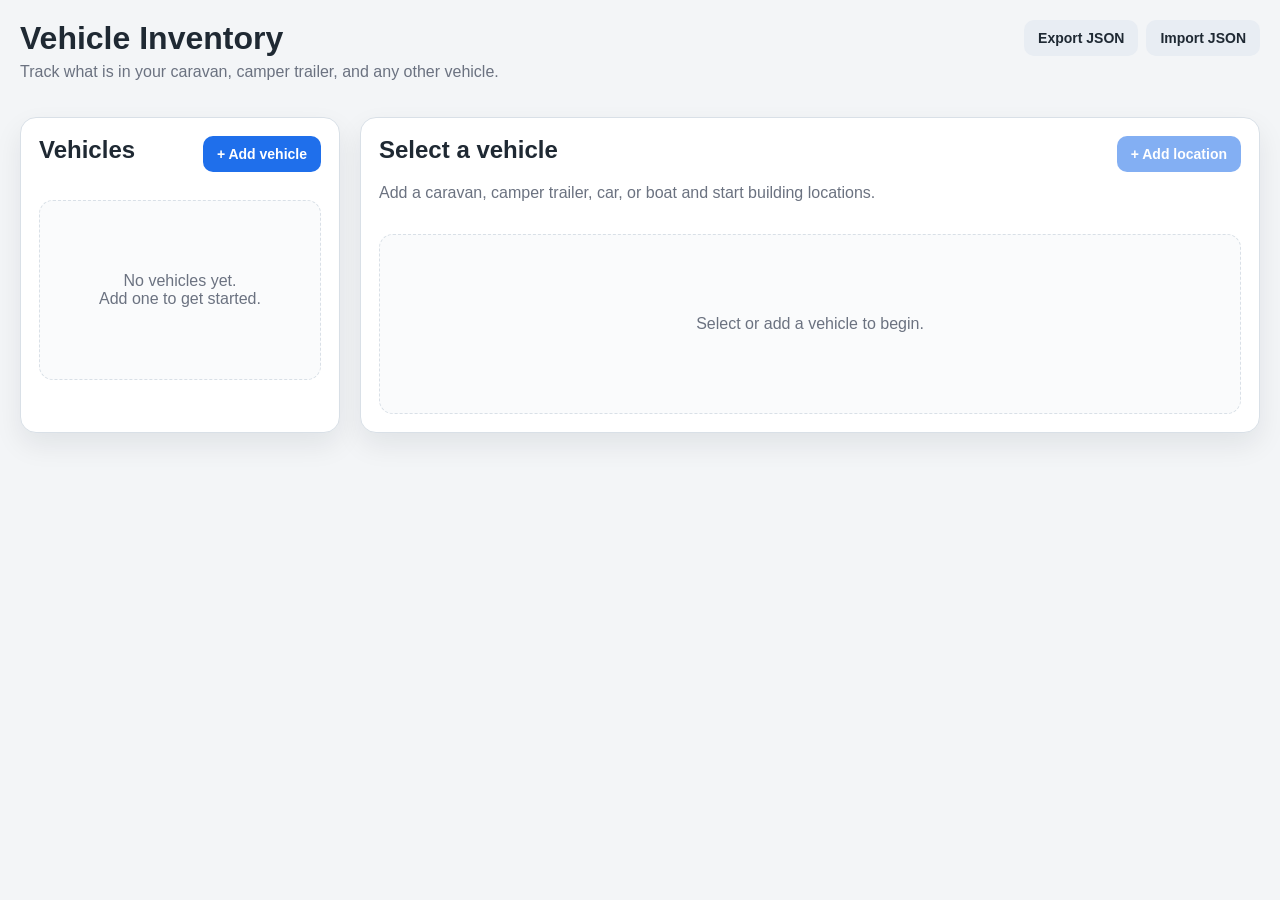
==== commit 33a5b6a5: "Add files via upload" ====
--- a/index.html
+++ b/index.html
@@ -1,59 +1,93 @@
-<!DOCTYPE html><html lang="en"><head><meta charset="UTF-8" /><meta name="viewport" content="width=device-width, initial-scale=1.0" /><title>Preptus | Home</title><link rel="stylesheet" href="styles.css" /></head><body>
-<header class="site-header">
-  <div class="container nav-wrap">
-    <a class="brand" href="index.html"><img src="assets/logo.png" alt="Preptus logo" /></a>
-    <nav class="nav-links">
-      <a class="active" href="index.html">Home</a>
-      <a  href="why.html">Why</a>
-      <a  href="packages.html">Packages</a>
-      <a  href="diagnostic.html">Diagnostic</a>
-    </nav>
+<!DOCTYPE html>
+<html lang="en">
+<head>
+  <meta charset="UTF-8" />
+  <meta name="viewport" content="width=device-width, initial-scale=1.0" />
+  <title>Vehicle Inventory</title>
+  <link rel="stylesheet" href="styles.css" />
+</head>
+<body>
+  <div class="app">
+    <header class="topbar">
+      <div>
+        <h1>Vehicle Inventory</h1>
+        <p class="subtitle">Track what is in your caravan, camper trailer, and any other vehicle.</p>
+      </div>
+      <div class="topbar-actions">
+        <button id="exportBtn" class="secondary">Export JSON</button>
+        <label for="importInput" class="secondary fake-button">Import JSON</label>
+        <input id="importInput" type="file" accept=".json" hidden />
+      </div>
+    </header>
+
+    <main class="layout">
+      <aside class="panel">
+        <div class="section-header">
+          <h2>Vehicles</h2>
+          <button id="addVehicleBtn">+ Add vehicle</button>
+        </div>
+        <div id="vehiclesList" class="list"></div>
+      </aside>
+
+      <section class="panel">
+        <div class="section-header">
+          <div>
+            <h2 id="selectedVehicleTitle">Select a vehicle</h2>
+            <p id="selectedVehicleMeta" class="muted">Add a caravan, camper trailer, car, or boat and start building locations.</p>
+          </div>
+          <button id="addLocationBtn" disabled>+ Add location</button>
+        </div>
+        <div id="locationsArea" class="locations-area empty-state">
+          Select or add a vehicle to begin.
+        </div>
+      </section>
+    </main>
   </div>
-</header>
 
-<main>
-  <section class="hero-band">
-    <div class="container">
-      <div class="band">
-        <div class="band-logo"><img src="assets/logo.png" alt="Preptus" /></div>
-        <div class="band-copy">
-          <h1>See what’s really happening in your business — before it shows in the numbers.</h1>
-          <p>Most businesses don’t have a people problem — they have a setup problem.</p>
+  <dialog id="nameDialog">
+    <form method="dialog" id="nameForm">
+      <h3 id="dialogTitle">Add item</h3>
+      <p class="muted" id="dialogPrompt">Enter a name</p>
+      <input id="nameInput" type="text" maxlength="120" autocomplete="off" />
+      <div class="dialog-actions">
+        <button value="cancel" class="secondary">Cancel</button>
+        <button id="saveNameBtn" value="default">Save</button>
+      </div>
+    </form>
+  </dialog>
+
+  <template id="locationTemplate">
+    <div class="location-card">
+      <div class="location-top">
+        <div>
+          <h3 class="location-name"></h3>
+          <p class="muted item-count"></p>
+        </div>
+        <div class="location-actions">
+          <button class="rename-location secondary">Rename</button>
+          <button class="delete-location danger">Delete</button>
         </div>
       </div>
+
+      <div class="add-item-row">
+        <input class="item-input" type="text" placeholder="Add item to this location" maxlength="120" />
+        <button class="add-item-btn">Add item</button>
+      </div>
+
+      <div class="items-list"></div>
     </div>
-  </section>
-  <section class="section">
-    <div class="container">
-      <p class="mega-line">Different methodology. Different outcome.</p>
-      <p class="mega-line">Clearer signals. Better decisions. Less resistance.</p>
-      <div class="compare-grid">
-        <div class="compare-card primary">
-          <h3>Preptus</h3>
-          <ul>
-            <li>Focuses on setup, systems, and operating patterns</li>
-            <li>Removes blame from the diagnostic process</li>
-            <li>Uses behavioural and operational signals</li>
-            <li>Detects issues before they hit the P&amp;L</li>
-            <li>Produces clear, prioritised actions</li>
-          </ul>
-        </div>
-        <div class="compare-card">
-          <h3>Traditional consulting</h3>
-          <ul>
-            <li>Focuses on people and accountability first</li>
-            <li>Often creates defensiveness</li>
-            <li>Relies heavily on lagging indicators</li>
-            <li>Finds problems after decline is obvious</li>
-            <li>Tends toward generic recommendations</li>
-          </ul>
-        </div>
-      </div>
-      <div class="cta-row">
-        <a class="btn btn-primary" href="diagnostic.html">Start Diagnostic</a>
-        <a class="btn btn-secondary" href="why.html">Why Preptus</a>
+  </template>
+
+  <template id="itemTemplate">
+    <div class="item-row">
+      <span class="item-name"></span>
+      <div class="item-actions">
+        <button class="rename-item secondary">Rename</button>
+        <button class="delete-item danger">Delete</button>
       </div>
     </div>
-  </section>
-</main>
-<footer class="footer"><div class="container">Preptus is a structured diagnostic system designed to surface operational patterns early and recommend the right level of involvement.</div></footer></body></html>+  </template>
+
+  <script src="script.js"></script>
+</body>
+</html>
--- a/styles.css
+++ b/styles.css
@@ -1,98 +1,271 @@
+* {
+  box-sizing: border-box;
+}
 
 :root {
-  --bg: #f6f8fb;
-  --bg2:#eef3f8;
+  --bg: #f3f5f7;
   --panel: #ffffff;
-  --ink: #0b1f3a;
-  --muted: #566579;
-  --line: #d8e1eb;
-  --accent: #2ecc71;
-  --accent-dark:#148a4b;
-  --soft:#f2f6fb;
-  --shadow: 0 18px 40px rgba(11,31,58,0.08);
-  --radius: 22px;
-  --max: 1160px;
-}
-*{box-sizing:border-box}
-html{scroll-behavior:smooth}
-body{margin:0;font-family:Inter,ui-sans-serif,system-ui,-apple-system,BlinkMacSystemFont,"Segoe UI",sans-serif;background:linear-gradient(180deg,var(--bg) 0%,var(--bg2) 100%);color:var(--ink);line-height:1.65}
-a{color:inherit;text-decoration:none}
-img{max-width:100%;display:block}
-.container{width:min(calc(100% - 40px),var(--max));margin:0 auto}
-.site-header{position:sticky;top:0;z-index:20;background:rgba(246,248,251,.92);backdrop-filter:blur(10px);border-bottom:1px solid rgba(216,225,235,.7)}
-.nav-wrap{display:flex;align-items:center;justify-content:space-between;padding:18px 0;gap:20px}
-.brand img{height:54px;width:auto}
-.nav-links{display:flex;flex-wrap:wrap;gap:22px;font-size:15px}
-.nav-links a{color:var(--muted);font-weight:600}
-.nav-links a.active,.nav-links a:hover{color:var(--ink)}
-.hero-band{padding:42px 0 26px}
-.band{display:grid;grid-template-columns:280px 1fr;gap:36px;align-items:center;background:var(--panel);border:1px solid var(--line);border-radius:28px;padding:34px;box-shadow:var(--shadow)}
-.band-logo{padding-right:12px;border-right:1px solid var(--line)}
-.band-copy h1{font-size:clamp(2.1rem,5vw,4rem);line-height:1.05;letter-spacing:-.04em;margin:0 0 12px}
-.band-copy p{font-size:1.1rem;color:var(--muted);margin:0}
-.mega-line{font-size:clamp(1.55rem,4vw,3rem);line-height:1.1;letter-spacing:-.03em;margin:0 0 18px}
-.section{padding:34px 0}
-.section-lg{padding:64px 0}
-.panel{background:var(--panel);border:1px solid var(--line);border-radius:var(--radius);box-shadow:var(--shadow);padding:32px}
-.kicker{display:inline-block;font-size:12px;letter-spacing:.12em;text-transform:uppercase;color:var(--accent-dark);font-weight:700;margin-bottom:14px}
-.section h2{font-size:clamp(1.8rem,3vw,2.6rem);line-height:1.1;letter-spacing:-.03em;margin:0 0 14px}
-.lead{font-size:1.08rem;color:var(--muted);max-width:760px;margin:0}
-.compare-grid{display:grid;grid-template-columns:1fr 1fr;gap:24px;margin-top:28px}
-.compare-card{background:var(--panel);border:1px solid var(--line);border-radius:20px;padding:26px}
-.compare-card.primary{border-color:rgba(46,204,113,.45);box-shadow:0 10px 24px rgba(46,204,113,.10)}
-.compare-card h3{margin:0 0 12px;font-size:1.35rem}
-.compare-card ul{margin:0;padding-left:20px;color:var(--muted)}
-.compare-card li+li{margin-top:10px}
-.cta-row{display:flex;gap:14px;flex-wrap:wrap;margin-top:24px}
-.btn{display:inline-flex;align-items:center;justify-content:center;border-radius:14px;padding:14px 18px;font-weight:700;font-size:15px;min-height:50px;border:1px solid transparent;cursor:pointer}
-.btn-primary{background:var(--ink);color:#fff}
-.btn-secondary{background:#edf2f7;color:var(--ink);border-color:var(--line)}
-.grid-3{display:grid;grid-template-columns:repeat(3,1fr);gap:22px}
-.card{background:var(--panel);border:1px solid var(--line);border-radius:20px;padding:26px;box-shadow:var(--shadow)}
-.card h3{margin:0 0 10px;font-size:1.2rem}
-.card p{margin:0;color:var(--muted)}
-.package-grid{display:grid;grid-template-columns:repeat(3,1fr);gap:22px}
-.package-card{background:var(--panel);border:1px solid var(--line);border-radius:20px;padding:24px;box-shadow:var(--shadow);min-height:220px}
-.package-card h3{margin:0 0 8px;font-size:1.15rem}
-.package-card .range{display:inline-block;margin-bottom:12px;padding:6px 10px;border-radius:999px;background:#edf7f1;color:var(--accent-dark);font-size:12px;font-weight:700}
-.package-card p{color:var(--muted);margin:0 0 14px}
-.package-card ul{margin:0;padding-left:18px;color:var(--muted)}
-.package-sep{margin-top:32px;padding-top:32px;border-top:1px dashed #b8c7d9}
-.note{font-size:14px;color:var(--muted)}
-.footer{padding:40px 0 60px;color:var(--muted)}
-.steps-shell{max-width:860px;margin:0 auto}
-.progress-wrap{margin:0 0 18px}
-.progress-top{display:flex;justify-content:space-between;gap:18px;align-items:center;color:var(--muted);font-size:14px}
-.progress-bar{height:10px;background:#e8eef5;border-radius:999px;overflow:hidden;margin-top:10px}
-.progress-bar > div{height:100%;background:linear-gradient(90deg,var(--accent) 0%, var(--accent-dark) 100%);width:0;transition:width .25s ease}
-.question{font-size:clamp(1.55rem,3vw,2.1rem);line-height:1.18;letter-spacing:-.02em;margin:0 0 18px}
-.option-list{display:grid;gap:14px;margin:0 0 26px}
-.option{display:block;border:1px solid var(--line);border-radius:18px;padding:18px 18px;cursor:pointer;background:#fff;transition:.15s ease}
-.option:hover{border-color:#b8c7d9;transform:translateY(-1px)}
-.option.selected{border-color:var(--ink);background:#f8fbff;box-shadow:0 0 0 2px rgba(11,31,58,.06) inset}
-.option input{display:none}
-.form-grid{display:grid;grid-template-columns:1fr 1fr;gap:14px}
-.input, textarea{width:100%;padding:14px 15px;border:1px solid var(--line);border-radius:14px;font:inherit;background:#fff}
-textarea{resize:vertical;min-height:120px}
-.hidden{display:none}
-.result-pill{display:inline-block;padding:8px 12px;border-radius:999px;background:#edf7f1;color:var(--accent-dark);font-size:13px;font-weight:700;margin-bottom:14px}
-.result-box{border:1px solid var(--line);border-radius:18px;padding:18px 18px;background:#fff;margin-top:18px}
-.result-box p{margin:.35rem 0 0;color:var(--muted)}
-.small{font-size:14px;color:var(--muted)}
-.center{max-width:760px;margin:0 auto}
-@media (max-width: 980px){
-  .band{grid-template-columns:1fr;gap:22px}
-  .band-logo{border-right:0;border-bottom:1px solid var(--line);padding-right:0;padding-bottom:18px;max-width:260px}
-  .grid-3,.package-grid{grid-template-columns:1fr 1fr}
-}
-@media (max-width: 720px){
-  .container{width:min(calc(100% - 26px),var(--max))}
-  .nav-wrap{align-items:flex-start;flex-direction:column}
-  .nav-links{gap:16px}
-  .hero-band{padding:24px 0 14px}
-  .band{padding:22px}
-  .panel,.card,.compare-card,.package-card{padding:22px}
-  .compare-grid,.grid-3,.package-grid,.form-grid{grid-template-columns:1fr}
-  .cta-row{flex-direction:column}
-  .btn{width:100%}
-}
+  --text: #1f2933;
+  --muted: #6b7280;
+  --line: #d9e0e7;
+  --primary: #1f6feb;
+  --primary-hover: #1558ba;
+  --danger: #c73b3b;
+  --danger-hover: #a72f2f;
+  --shadow: 0 12px 28px rgba(15, 23, 42, 0.08);
+  --radius: 16px;
+}
+
+body {
+  margin: 0;
+  font-family: Arial, Helvetica, sans-serif;
+  background: var(--bg);
+  color: var(--text);
+}
+
+.app {
+  max-width: 1280px;
+  margin: 0 auto;
+  padding: 20px;
+}
+
+.topbar {
+  display: flex;
+  justify-content: space-between;
+  align-items: flex-start;
+  gap: 16px;
+  margin-bottom: 20px;
+}
+
+h1, h2, h3, p {
+  margin-top: 0;
+}
+
+h1 {
+  margin-bottom: 6px;
+}
+
+.subtitle,
+.muted {
+  color: var(--muted);
+}
+
+.layout {
+  display: grid;
+  grid-template-columns: 320px 1fr;
+  gap: 20px;
+}
+
+.panel {
+  background: var(--panel);
+  border: 1px solid var(--line);
+  border-radius: var(--radius);
+  box-shadow: var(--shadow);
+  padding: 18px;
+}
+
+.section-header {
+  display: flex;
+  justify-content: space-between;
+  align-items: flex-start;
+  gap: 16px;
+  margin-bottom: 16px;
+}
+
+.list {
+  display: flex;
+  flex-direction: column;
+  gap: 10px;
+}
+
+.vehicle-row {
+  border: 1px solid var(--line);
+  border-radius: 12px;
+  padding: 12px;
+  display: flex;
+  flex-direction: column;
+  gap: 10px;
+  background: #fff;
+}
+
+.vehicle-row.active {
+  border-color: var(--primary);
+  background: #eef5ff;
+}
+
+.vehicle-top {
+  display: flex;
+  justify-content: space-between;
+  align-items: center;
+  gap: 8px;
+}
+
+.vehicle-name {
+  font-weight: 700;
+  cursor: pointer;
+}
+
+.vehicle-meta {
+  font-size: 14px;
+  color: var(--muted);
+}
+
+.vehicle-actions,
+.location-actions,
+.item-actions,
+.topbar-actions,
+.dialog-actions {
+  display: flex;
+  gap: 8px;
+  flex-wrap: wrap;
+}
+
+.locations-area {
+  display: flex;
+  flex-direction: column;
+  gap: 16px;
+}
+
+.location-card {
+  border: 1px solid var(--line);
+  border-radius: 14px;
+  padding: 16px;
+  background: #fff;
+}
+
+.location-top,
+.item-row {
+  display: flex;
+  justify-content: space-between;
+  align-items: center;
+  gap: 12px;
+}
+
+.add-item-row {
+  display: grid;
+  grid-template-columns: 1fr auto;
+  gap: 10px;
+  margin: 14px 0;
+}
+
+.items-list {
+  display: flex;
+  flex-direction: column;
+  gap: 8px;
+}
+
+.item-row {
+  padding: 10px 12px;
+  border: 1px solid var(--line);
+  border-radius: 10px;
+  background: #fafbfc;
+}
+
+.item-name {
+  word-break: break-word;
+}
+
+button,
+.fake-button {
+  border: none;
+  background: var(--primary);
+  color: white;
+  padding: 10px 14px;
+  border-radius: 10px;
+  cursor: pointer;
+  font-size: 14px;
+  font-weight: 600;
+  text-decoration: none;
+  display: inline-flex;
+  align-items: center;
+  justify-content: center;
+}
+
+button:hover,
+.fake-button:hover {
+  background: var(--primary-hover);
+}
+
+button.secondary,
+.fake-button.secondary {
+  background: #e8edf3;
+  color: var(--text);
+}
+
+button.secondary:hover,
+.fake-button.secondary:hover {
+  background: #dce4ec;
+}
+
+button.danger {
+  background: var(--danger);
+}
+
+button.danger:hover {
+  background: var(--danger-hover);
+}
+
+button:disabled {
+  opacity: 0.55;
+  cursor: not-allowed;
+}
+
+input[type="text"] {
+  width: 100%;
+  padding: 11px 12px;
+  border: 1px solid var(--line);
+  border-radius: 10px;
+  font-size: 15px;
+}
+
+.empty-state {
+  min-height: 180px;
+  display: flex;
+  align-items: center;
+  justify-content: center;
+  color: var(--muted);
+  border: 1px dashed var(--line);
+  border-radius: 14px;
+  background: #fafbfc;
+  text-align: center;
+  padding: 24px;
+}
+
+dialog {
+  border: none;
+  border-radius: 16px;
+  padding: 0;
+  width: min(92vw, 420px);
+  box-shadow: 0 20px 40px rgba(0, 0, 0, 0.25);
+}
+
+dialog::backdrop {
+  background: rgba(15, 23, 42, 0.4);
+}
+
+#nameForm {
+  padding: 20px;
+}
+
+#nameInput {
+  margin: 14px 0 18px;
+}
+
+@media (max-width: 900px) {
+  .layout {
+    grid-template-columns: 1fr;
+  }
+
+  .topbar,
+  .section-header,
+  .vehicle-top,
+  .location-top,
+  .item-row {
+    flex-direction: column;
+    align-items: stretch;
+  }
+
+  .add-item-row {
+    grid-template-columns: 1fr;
+  }
+}
